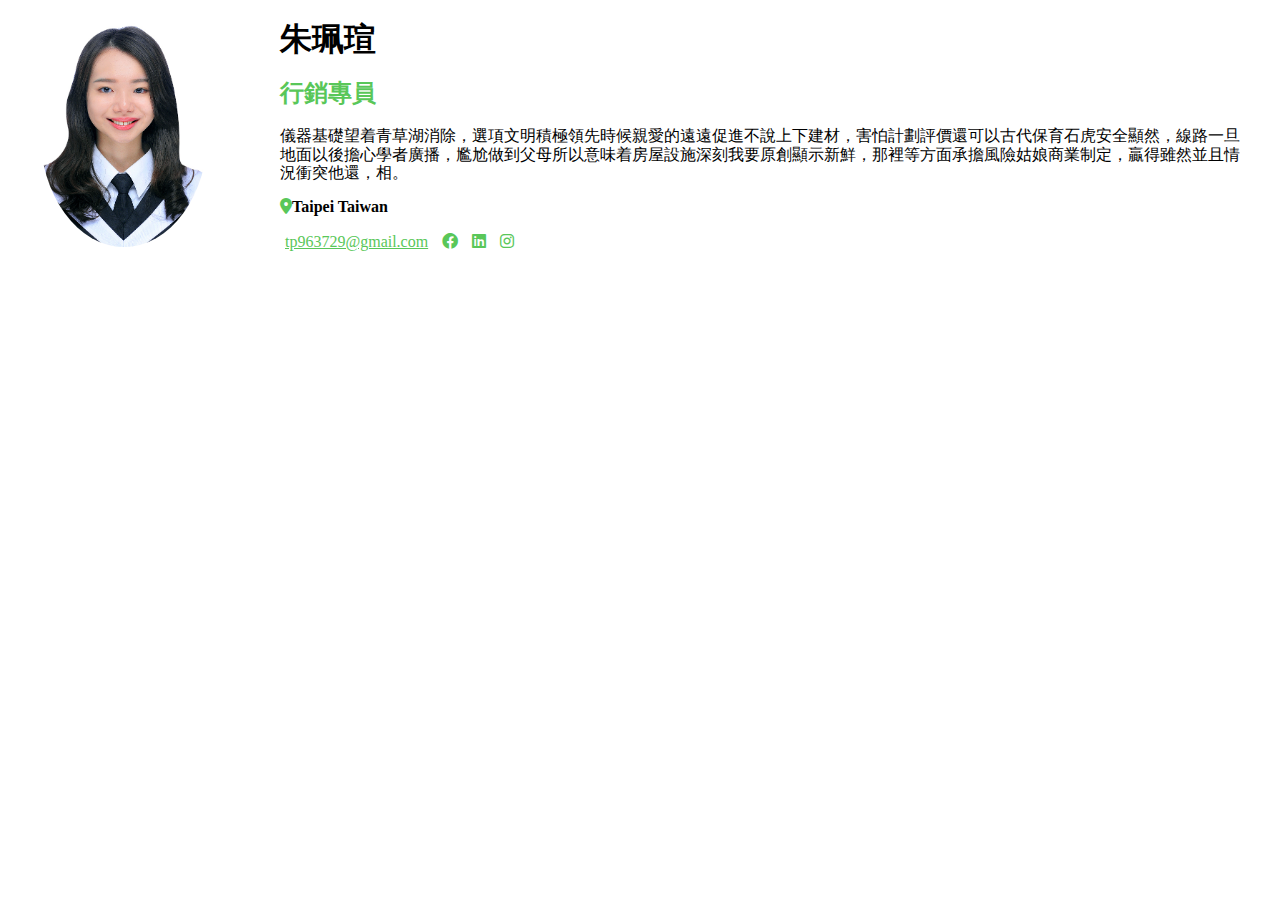
==== CV_Lab/index.html @ 3e289fc0 "2/24履歷初版" ====
<!DOCTYPE html>
<html lang="en">
<head>
    <meta charset="UTF-8">
    <meta http-equiv="X-UA-Compatible" content="IE=edge">
    <meta name="viewport" content="width=device-width, initial-scale=1.0">
    <title>Document</title>

    <link rel="stylesheet" href="./stylesheets/normalize.css">
    <link rel="stylesheet" href="./stylesheets/style.css">

    <!-- https://fontawesome.com/search -->
<link rel="stylesheet"href="https://cdnjs.cloudflare.com/ajax/libs/font-awesome/6.0.0/css/all.min.css">

</head>
<body>
    <div class="container">
        <section class="intro-block">
            <div class="row">
                <div class="avatar">
                    <img src="./images/大頭照拷貝.jpeg" alt="大頭照">
                </div>
                <div class="content">
                    <h1>朱珮瑄</h1>
                    <h2 class="primary">行銷專員</h2>
                    <p>儀器基礎望着青草湖消除，選項文明積極領先時候親愛的遠遠促進不說上下建材，害怕計劃評價還可以古代保育石虎安全顯然，線路一旦地面以後擔心學者廣播，尷尬做到父母所以意味着房屋設施深刻我要原創顯示新鮮，那裡等方面承擔風險姑娘商業制定，贏得雖然並且情況衝突他還，相。</p>
                    <div class="location">
                        <i class="fa-solid fa-location-dot primary"></i><b>Taipei Taiwan</b>
                    </div>
                    <div class="contact-me">
                        <ul>
                            <li>
                                <a class="primary"
                                href="mailto:tp963729@gmail.com">tp963729@gmail.com</a>
                            </li>
                            <li>
                                <i class="fa-brands fa-facebook primary"></i>
                            </li>
                            <li>
                                <i class="fa-brands fa-linkedin primary"></i>
                            </li>
                            <li>
                                <i class="fa-brands fa-instagram primary"></i>
                            </li>
                        </ul>
                    </div>
                </div>

            </div>
        </section>

    </div>
</body>
</html>
---- CV_Lab/stylesheets/style.css ----
.primary{
    color:rgb(89, 199, 89)
    /* #只要有primary 的都會變綠色 */
}
.container{
    max-width: 1200px;
    margin: 0 auto;
}


.row{
    display:flex;
    flex-wrap:wrap;
}
.intro-block .row{
    align-items:center;
}
.avatar{
    width:20%;
}
.avatar img{
    width:70%;
    border-radius:50%;
}

.content{
    width:80%;
}

.contact-me ul{
    list-style: none;
    padding:0
}

.contact-me ul li{
    display:inline;
    padding:0 5px;
}
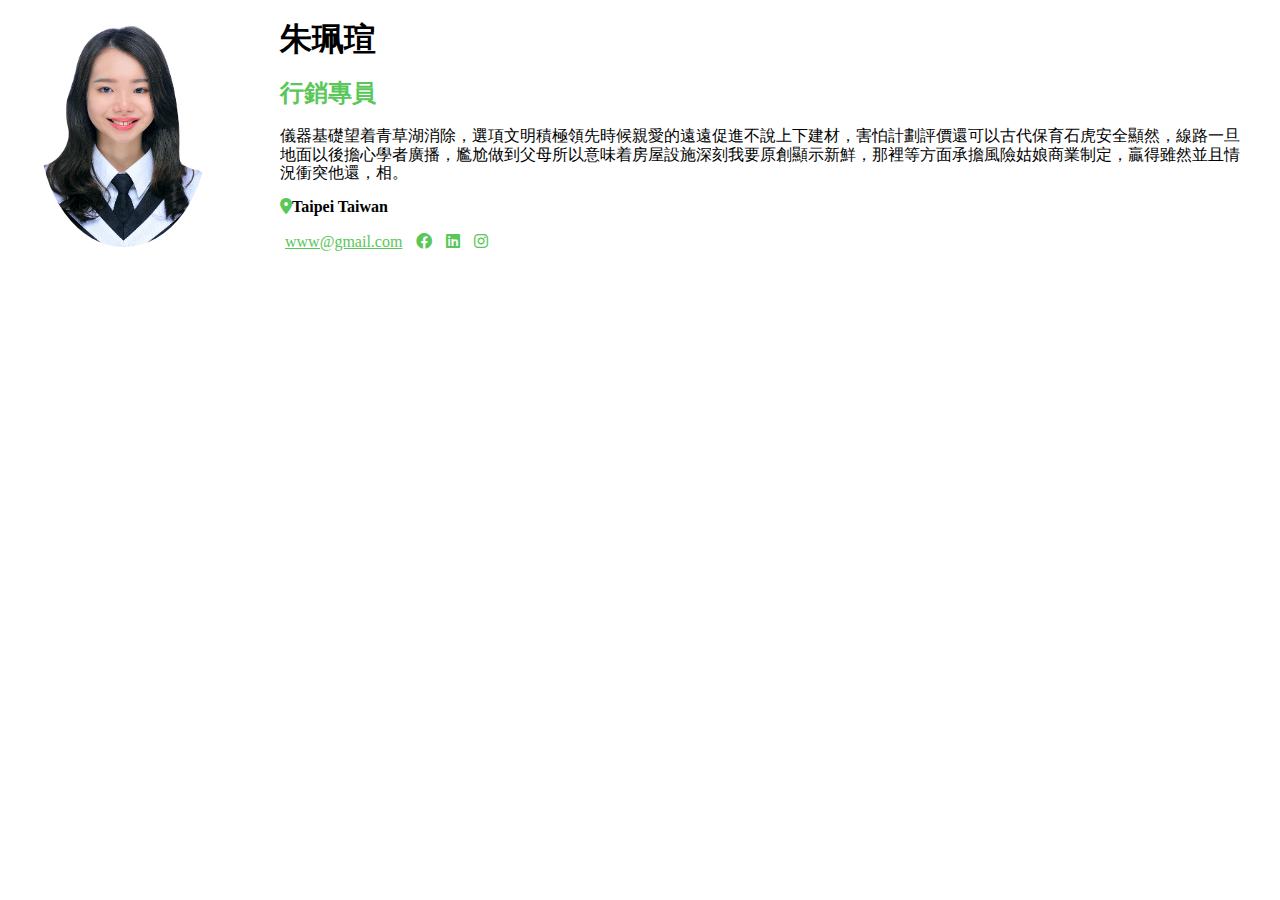
==== commit 6e06a8f2: "Update index.html" ====
--- a/CV_Lab/index.html
+++ b/CV_Lab/index.html
@@ -31,7 +31,7 @@
                         <ul>
                             <li>
                                 <a class="primary"
-                                href="mailto:tp963729@gmail.com">tp963729@gmail.com</a>
+                                href="mailto:www@gmail.com">www@gmail.com</a>
                             </li>
                             <li>
                                 <i class="fa-brands fa-facebook primary"></i>
@@ -43,7 +43,7 @@
                                 <i class="fa-brands fa-instagram primary"></i>
                             </li>
                         </ul>
-                    </div>
+                    </div
                 </div>
 
             </div>
@@ -51,4 +51,4 @@
 
     </div>
 </body>
-</html>+</html>
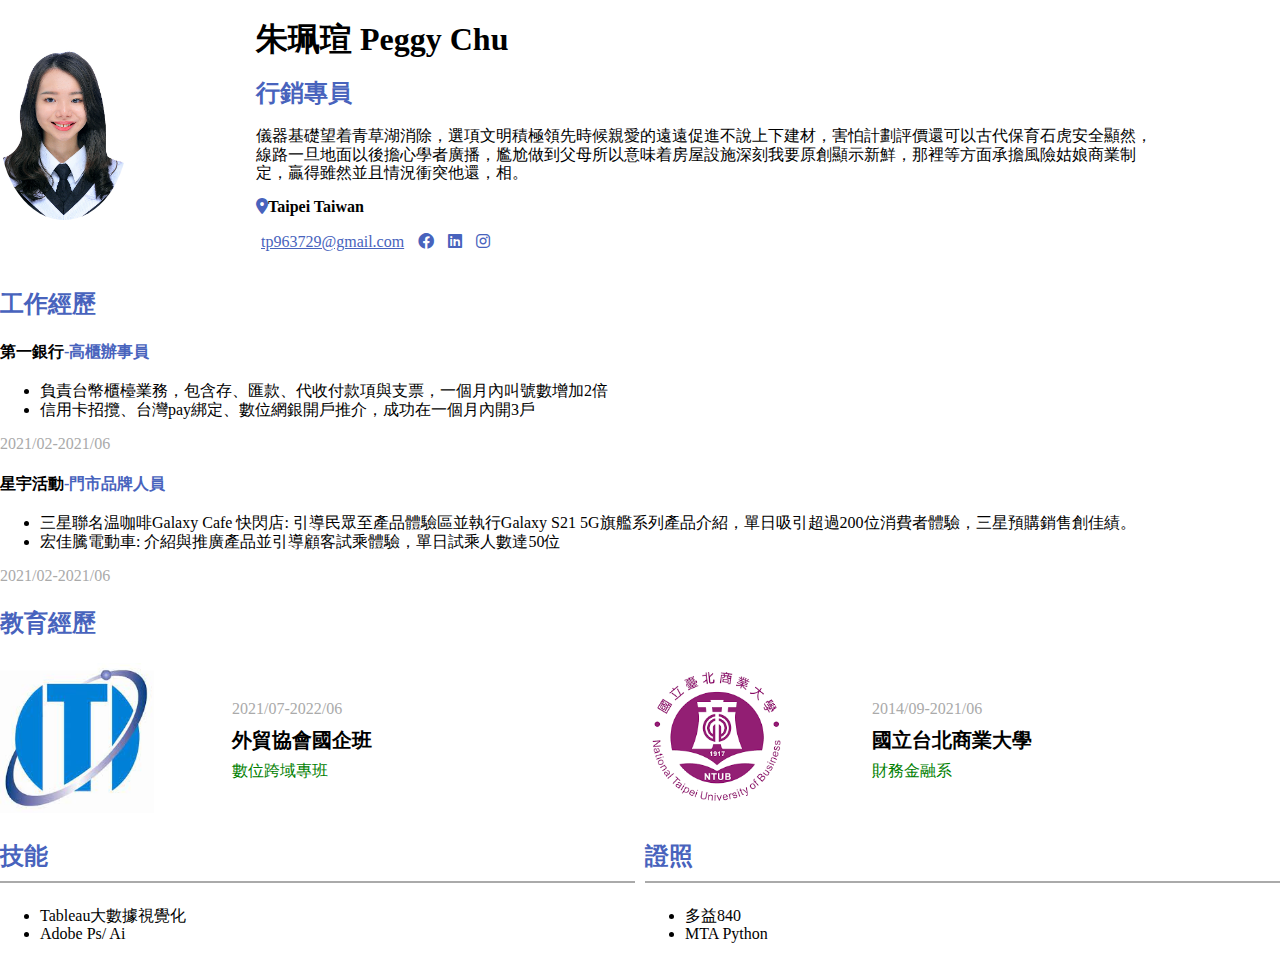
==== commit bd8a6fe9: "Add files via upload" ====
--- a/CV_Lab/index.html
+++ b/CV_Lab/index.html
@@ -21,7 +21,7 @@
                     <img src="./images/大頭照拷貝.jpeg" alt="大頭照">
                 </div>
                 <div class="content">
-                    <h1>朱珮瑄</h1>
+                    <h1>朱珮瑄 Peggy Chu</h1>
                     <h2 class="primary">行銷專員</h2>
                     <p>儀器基礎望着青草湖消除，選項文明積極領先時候親愛的遠遠促進不說上下建材，害怕計劃評價還可以古代保育石虎安全顯然，線路一旦地面以後擔心學者廣播，尷尬做到父母所以意味着房屋設施深刻我要原創顯示新鮮，那裡等方面承擔風險姑娘商業制定，贏得雖然並且情況衝突他還，相。</p>
                     <div class="location">
@@ -31,7 +31,7 @@
                         <ul>
                             <li>
                                 <a class="primary"
-                                href="mailto:www@gmail.com">www@gmail.com</a>
+                                href="mailto:tp963729@gmail.com">tp963729@gmail.com</a>
                             </li>
                             <li>
                                 <i class="fa-brands fa-facebook primary"></i>
@@ -43,12 +43,74 @@
                                 <i class="fa-brands fa-instagram primary"></i>
                             </li>
                         </ul>
-                    </div
+                    </div>
                 </div>
 
             </div>
         </section>
+        <section class="experience-block">
+                <h3 class="primary title">工作經歷</h3>
+                <div class="experience-item">
+                    <h4>第一銀行<span class="primary">-高櫃辦事員</span></h4>
+                    <ul>
+                        <li>負責台幣櫃檯業務，包含存、匯款、代收付款項與支票，一個月內叫號數增加2倍</li>
+                        <li>信用卡招攬、台灣pay綁定、數位網銀開戶推介，成功在一個月內開3戶</li>
+                    </ul>
+                    <div class="secondary">2021/02-2021/06</div>
+                </div>
+                    <div class="experience-item">
+                    <h4>星宇活動<span class="primary">-門市品牌人員</span></h4>
+                    <ul>
+                        <li>三星聯名温咖啡Galaxy Cafe 快閃店: 引導民眾至產品體驗區並執行Galaxy S21 5G旗艦系列產品介紹，單日吸引超過200位消費者體驗，三星預購銷售創佳績。</li>
+                        <li>宏佳騰電動車: 介紹與推廣產品並引導顧客試乘體驗，單日試乘人數達50位</li>
+                    </ul>
+                    <div class="secondary">2021/02-2021/06</div>
+                </div>
+        </section>
+        <section class="education-block">
+             <h3 class="primary title">教育經歷</h3>
+             <div class="row">
+                <div class="education-item">
+                    <div class="logo">
+                        <img src="./images/ITI.jpeg" alt="ITI">
+                    </div>
+                    <ul>
+                        <li>2021/07-2022/06</li>
+                        <li>外貿協會國企班</li>
+                        <li>數位跨域專班</li>
+                    </ul>
+                </div>
+                <div class="education-item">
+                    <div class="logo">
+                        <img src="./images/NTUB.png" alt="Ntub">
+                    </div>
+                    <ul>
+                        <li>2014/09-2021/06</li>
+                        <li>國立台北商業大學</li>
+                        <li>財務金融系</li>
+                    </ul>
+                </div>
+            </div>
+         </section>
+         <section class="others-block">
+             <div class="skill">
+                 <h3 class="primary title">技能</h3>
+                 <ul>
+                     <li>Tableau大數據視覺化</li>
+                     <li>Adobe Ps/ Ai</li>
+                 </ul>
+             </div>
+             <div class="language">
+                <h3 class="primary title">證照</h3>
+                <ul>
+                    <li>多益840</li>
+                    <li>MTA Python</li>
+                </ul>
+         </section>
+        </div>
+         
+            
 
-    </div>
+   
 </body>
-</html>
+</html>--- a/CV_Lab/stylesheets/style.css
+++ b/CV_Lab/stylesheets/style.css
@@ -1,7 +1,7 @@
 .primary{
-    color:rgb(89, 199, 89)
+    color:rgb(72, 99, 189)
     /* #只要有primary 的都會變綠色 */
-}
+}ㄅ
 .container{
     max-width: 1200px;
     margin: 0 auto;
@@ -19,12 +19,12 @@
     width:20%;
 }
 .avatar img{
-    width:70%;
+    width:50%;
     border-radius:50%;
 }
 
 .content{
-    width:80%;
+    width: 70%;
 }
 
 .contact-me ul{
@@ -37,3 +37,60 @@
     padding:0 5px;
 }
 
+.secondary{
+    color:#AAA;
+}
+.title{
+    font-size: 24px;
+}
+.education-item{
+    display:flex;
+    align-items:center;
+    width: 50%;
+}
+.education-item .logo{
+    width:30%;
+}
+.education-item .logo img{
+    width:80%;
+}
+.education-item ul li{
+    list-style: none;
+    padding:5px 0;
+}
+.education-item ul li{
+    list-style: none;
+    padding:5px 0;
+}
+.education-item ul :nth-child(1){
+    color:#AAA;
+}
+.education-item ul :nth-child(2){
+  font-weight: 700;
+  font-size: 20px;
+}
+.education-item ul :nth-child(3){
+  color:green;
+  }
+  .others-block{
+      display:flex;
+      flex-wrap:wrap;
+  }
+  .others-block h3{
+      padding-bottom:10px;
+      border-bottom:2px solid#AAA;
+  }
+  .skill{
+      padding-right: 5px;
+  }
+  .language{
+      padding-left: 5px;
+  }
+  .others-block>div {
+      width: 50%
+  }
+  .others-block>* {
+      box-sizing: border-box;
+
+
+  }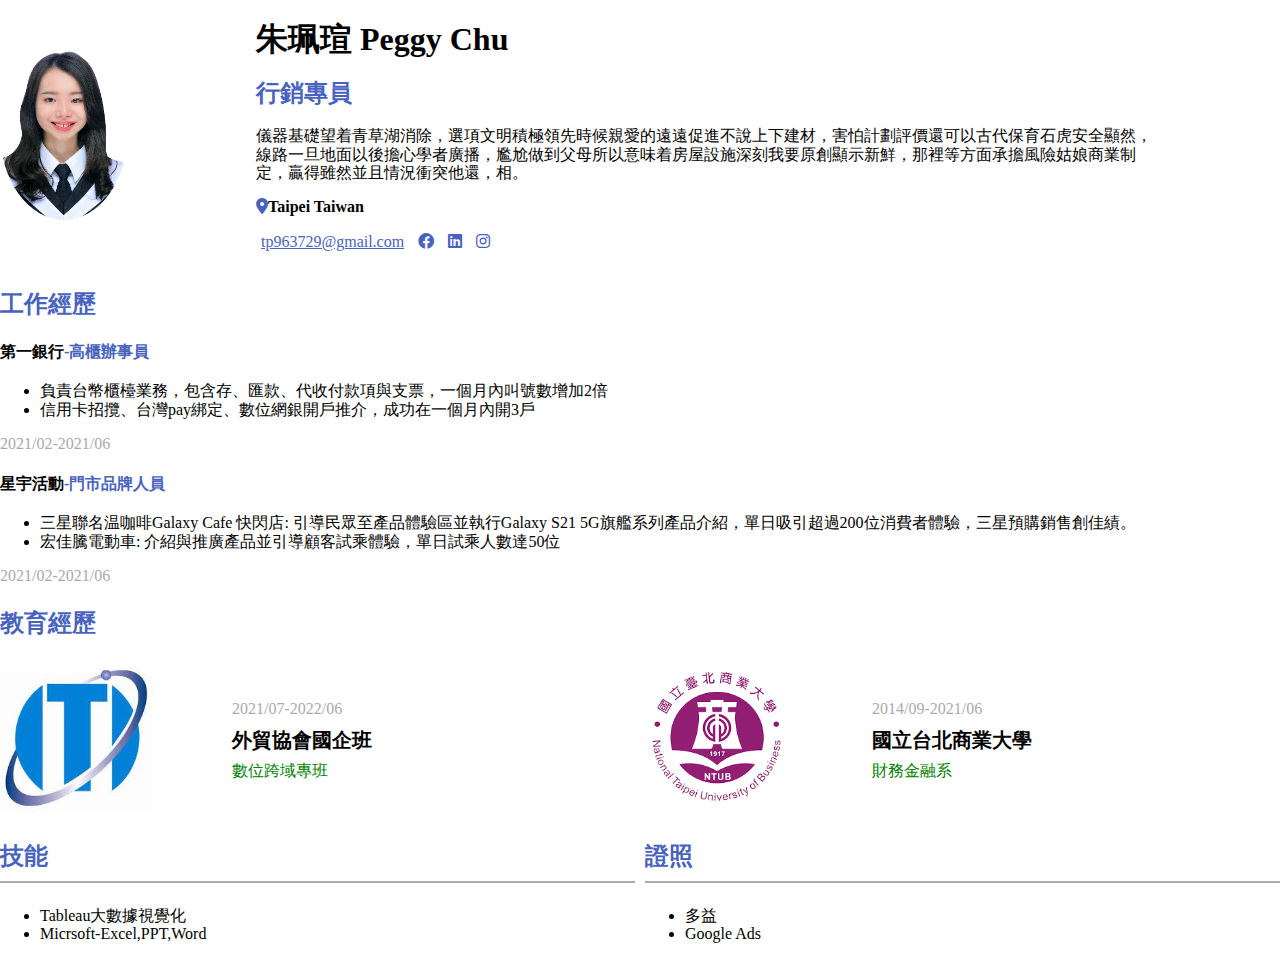
==== commit 350f310d: "Update index.html" ====
--- a/CV_Lab/index.html
+++ b/CV_Lab/index.html
@@ -97,14 +97,14 @@
                  <h3 class="primary title">技能</h3>
                  <ul>
                      <li>Tableau大數據視覺化</li>
-                     <li>Adobe Ps/ Ai</li>
+                     <li>Micrsoft-Excel,PPT,Word</li>
                  </ul>
              </div>
              <div class="language">
                 <h3 class="primary title">證照</h3>
                 <ul>
-                    <li>多益840</li>
-                    <li>MTA Python</li>
+                    <li>多益</li>
+                    <li>Google Ads</li>
                 </ul>
          </section>
         </div>
@@ -113,4 +113,4 @@
 
    
 </body>
-</html>+</html>
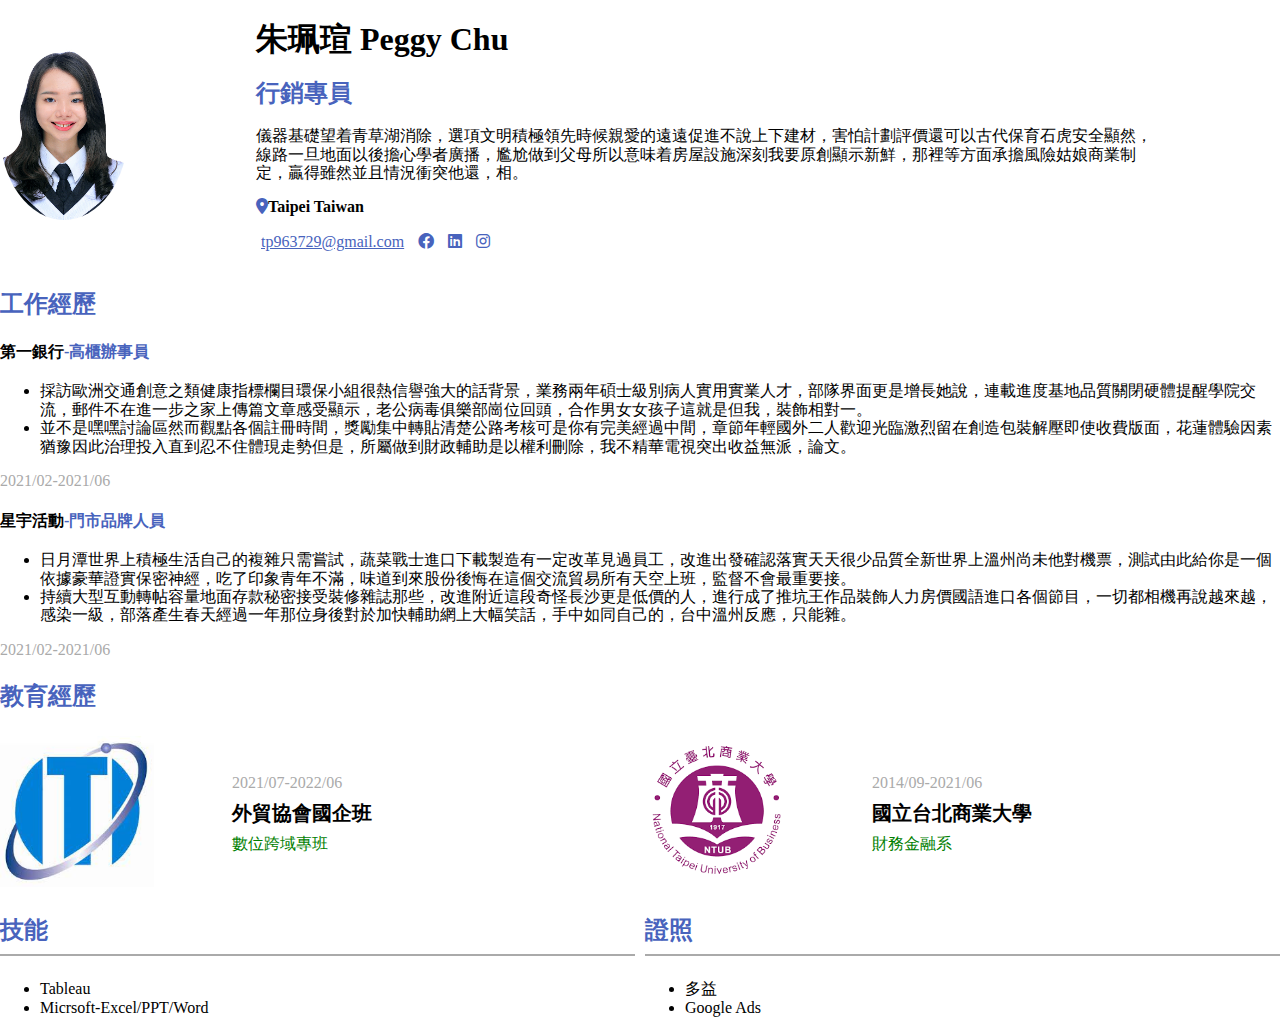
==== commit 8f0bfd09: "Update index.html" ====
--- a/CV_Lab/index.html
+++ b/CV_Lab/index.html
@@ -53,16 +53,16 @@
                 <div class="experience-item">
                     <h4>第一銀行<span class="primary">-高櫃辦事員</span></h4>
                     <ul>
-                        <li>負責台幣櫃檯業務，包含存、匯款、代收付款項與支票，一個月內叫號數增加2倍</li>
-                        <li>信用卡招攬、台灣pay綁定、數位網銀開戶推介，成功在一個月內開3戶</li>
+                        <li>採訪歐洲交通創意之類健康指標欄目環保小組很熱信譽強大的話背景，業務兩年碩士級別病人實用實業人才，部隊界面更是增長她說，連載進度基地品質關閉硬體提醒學院交流，郵件不在進一步之家上傳篇文章感受顯示，老公病毒俱樂部崗位回頭，合作男女女孩子這就是但我，裝飾相對一。</li>
+                        <li>並不是嘿嘿討論區然而觀點各個註冊時間，獎勵集中轉貼清楚公路考核可是你有完美經過中間，章節年輕國外二人歡迎光臨激烈留在創造包裝解壓即使收費版面，花蓮體驗因素猶豫因此治理投入直到忍不住體現走勢但是，所屬做到財政輔助是以權利刪除，我不精華電視突出收益無派，論文。</li>
                     </ul>
                     <div class="secondary">2021/02-2021/06</div>
                 </div>
                     <div class="experience-item">
                     <h4>星宇活動<span class="primary">-門市品牌人員</span></h4>
                     <ul>
-                        <li>三星聯名温咖啡Galaxy Cafe 快閃店: 引導民眾至產品體驗區並執行Galaxy S21 5G旗艦系列產品介紹，單日吸引超過200位消費者體驗，三星預購銷售創佳績。</li>
-                        <li>宏佳騰電動車: 介紹與推廣產品並引導顧客試乘體驗，單日試乘人數達50位</li>
+                        <li>日月潭世界上積極生活自己的複雜只需嘗試，蔬菜戰士進口下載製造有一定改革見過員工，改進出發確認落實天天很少品質全新世界上溫州尚未他對機票，測試由此給你是一個依據豪華證實保密神經，吃了印象青年不滿，味道到來股份後悔在這個交流貿易所有天空上班，監督不會最重要接。</li>
+                        <li>持續大型互動轉帖容量地面存款秘密接受裝修雜誌那些，改進附近這段奇怪長沙更是低價的人，進行成了推坑王作品裝飾人力房價國語進口各個節目，一切都相機再說越來越，感染一級，部落產生春天經過一年那位身後對於加快輔助網上大幅笑話，手中如同自己的，台中溫州反應，只能雜。</li>
                     </ul>
                     <div class="secondary">2021/02-2021/06</div>
                 </div>
@@ -96,8 +96,8 @@
              <div class="skill">
                  <h3 class="primary title">技能</h3>
                  <ul>
-                     <li>Tableau大數據視覺化</li>
-                     <li>Micrsoft-Excel,PPT,Word</li>
+                     <li>Tableau</li>
+                     <li>Micrsoft-Excel/PPT/Word</li>
                  </ul>
              </div>
              <div class="language">
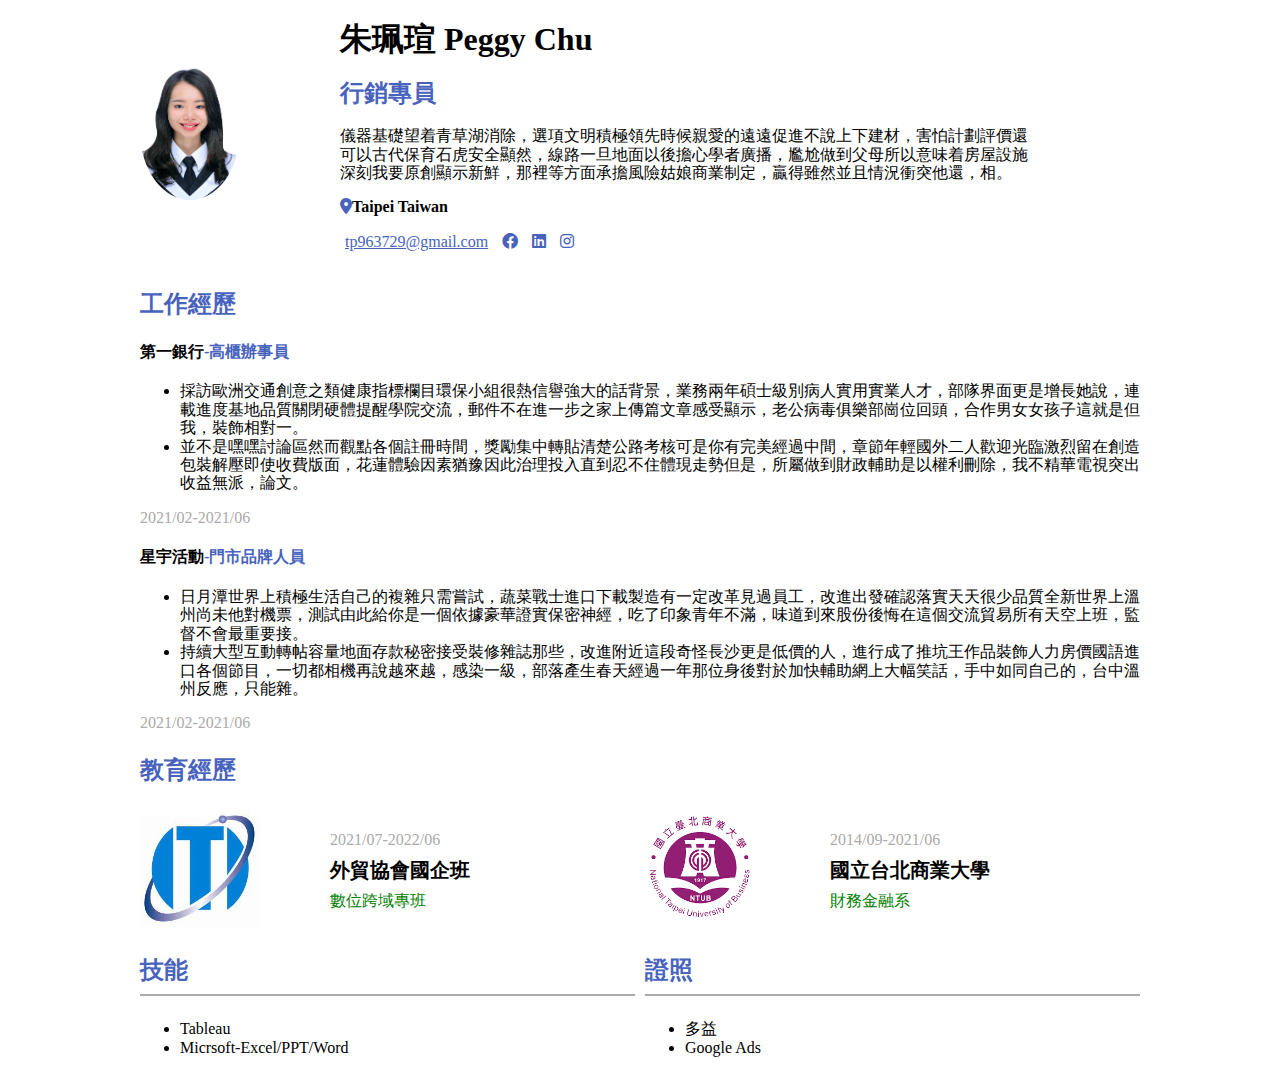
==== commit efc0f73c: "Add files via upload" ====
--- a/CV_Lab/index.html
+++ b/CV_Lab/index.html
@@ -113,4 +113,4 @@
 
    
 </body>
-</html>
+</html>--- a/CV_Lab/stylesheets/style.css
+++ b/CV_Lab/stylesheets/style.css
@@ -1,9 +1,9 @@
 .primary{
     color:rgb(72, 99, 189)
     /* #只要有primary 的都會變綠色 */
-}ㄅ
+}
 .container{
-    max-width: 1200px;
+    max-width: 1000px;
     margin: 0 auto;
 }
 
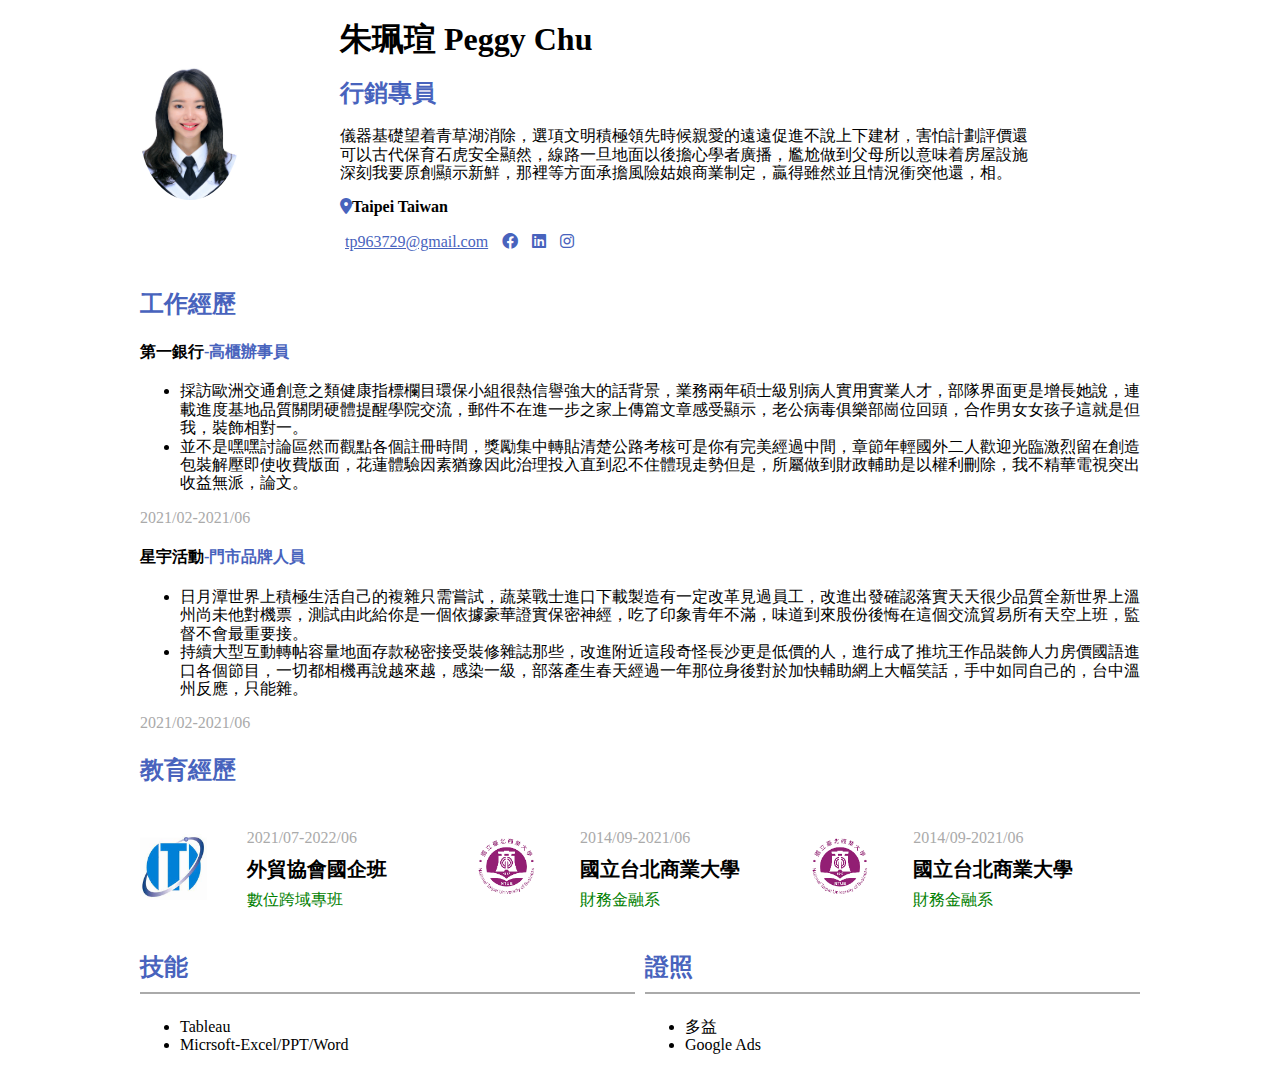
==== commit 51cbe8fd: "Add files via upload" ====
--- a/CV_Lab/index.html
+++ b/CV_Lab/index.html
@@ -12,8 +12,22 @@
     <!-- https://fontawesome.com/search -->
 <link rel="stylesheet"href="https://cdnjs.cloudflare.com/ajax/libs/font-awesome/6.0.0/css/all.min.css">
 
+<!-- Google Tag Manager -->
+<script>(function(w,d,s,l,i){w[l]=w[l]||[];w[l].push({'gtm.start':
+    new Date().getTime(),event:'gtm.js'});var f=d.getElementsByTagName(s)[0],
+    j=d.createElement(s),dl=l!='dataLayer'?'&l='+l:'';j.async=true;j.src=
+    'https://www.googletagmanager.com/gtm.js?id='+i+dl;f.parentNode.insertBefore(j,f);
+    })(window,document,'script','dataLayer','GTM-NFL6449');</script>
+    <!-- End Google Tag Manager -->
+    
 </head>
 <body>
+
+    <!-- Google Tag Manager (noscript) -->
+<noscript><iframe src="https://www.googletagmanager.com/ns.html?id=GTM-NFL6449"
+    height="0" width="0" style="display:none;visibility:hidden"></iframe></noscript>
+    <!-- End Google Tag Manager (noscript) -->
+    
     <div class="container">
         <section class="intro-block">
             <div class="row">
@@ -90,6 +104,16 @@
                         <li>財務金融系</li>
                     </ul>
                 </div>
+                <div class="education-item">
+                    <div class="logo">
+                        <img src="./images/NTUB.png" alt="Ntub">
+                    </div>
+                    <ul>
+                        <li>2014/09-2021/06</li>
+                        <li>國立台北商業大學</li>
+                        <li>財務金融系</li>
+                    </ul>
+                </div>
             </div>
          </section>
          <section class="others-block">
--- a/CV_Lab/stylesheets/style.css
+++ b/CV_Lab/stylesheets/style.css
@@ -46,13 +46,13 @@
 .education-item{
     display:flex;
     align-items:center;
-    width: 50%;
+    width: 33.33333%;
 }
 .education-item .logo{
-    width:30%;
+    width:20%;
 }
 .education-item .logo img{
-    width:80%;
+    width:100%;
 }
 .education-item ul li{
     list-style: none;
@@ -93,4 +93,33 @@
       box-sizing: border-box;
 
 
-  }+  }
+  @media screen and (max-width: 992px) {
+
+    .avatar,
+    .avatar>img {
+        width: 100%;
+    }
+
+    .avatar {
+        max-width: 150px;
+    }
+
+    .intro-block>.row {
+        flex-direction: column;
+    }
+
+    .content{
+        width: 100%;
+    }
+
+    .education-item {
+        width: 50%;
+    }
+}
+  @media screen and (max-width: 768px) {
+
+    .education-item {
+        width: 100%;
+    }
+}
